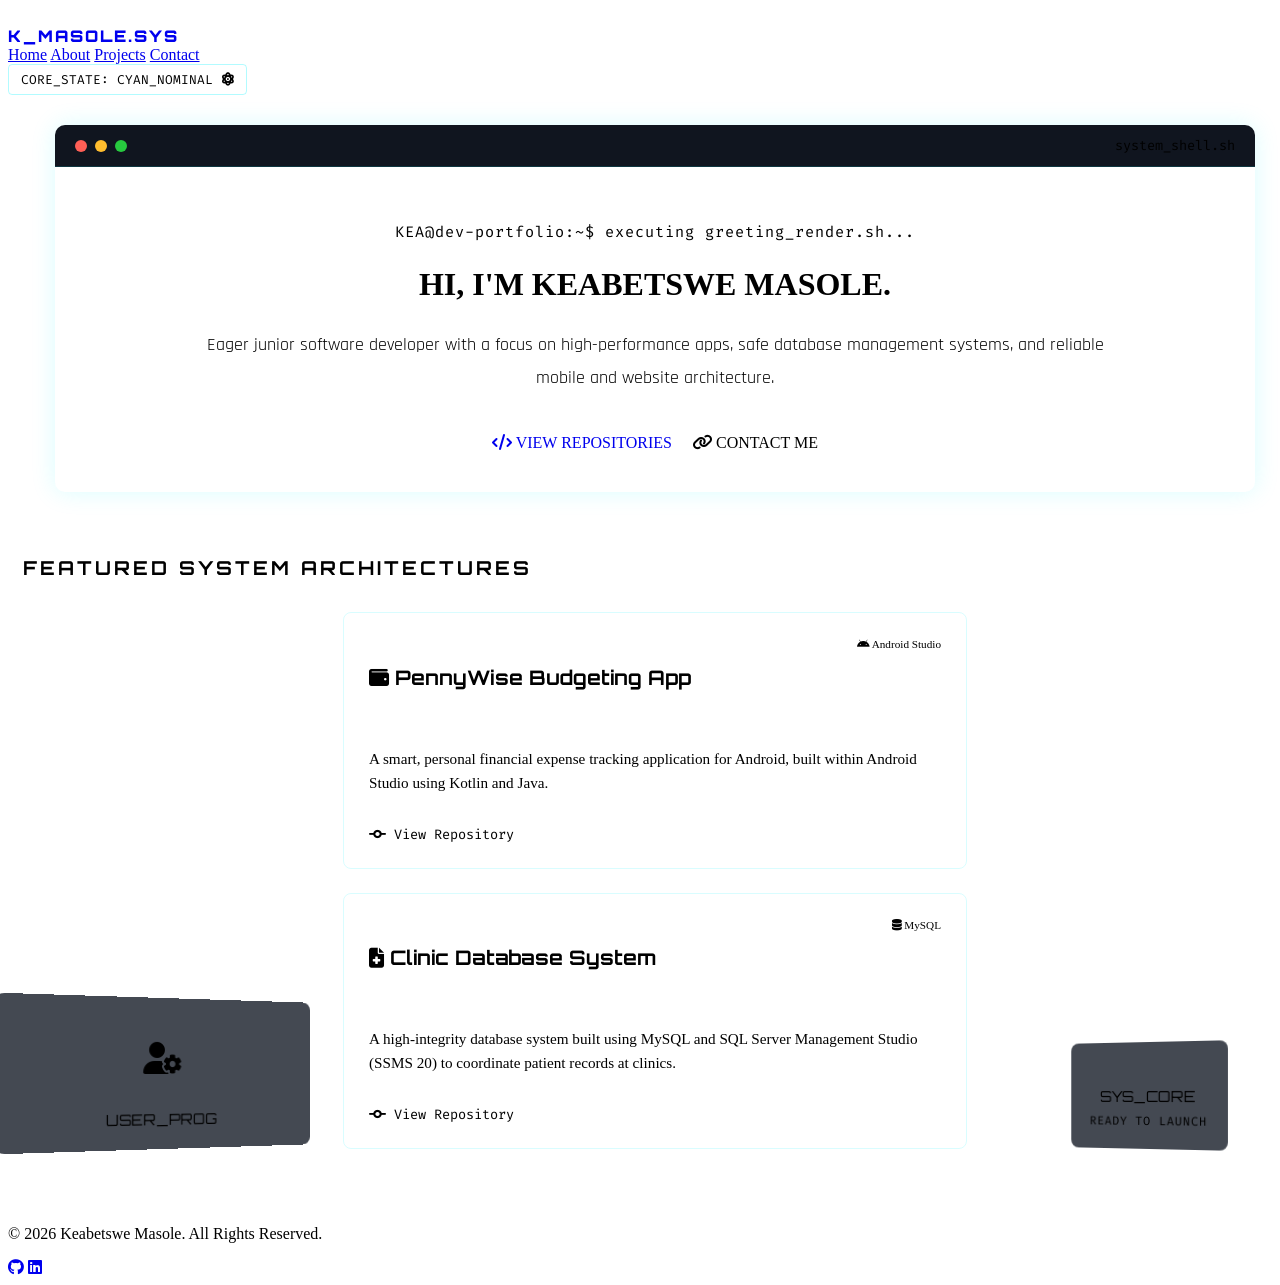
==== index.html @ 720d8847 "Scripts Uploaded" ====
<!DOCTYPE html>
<html lang="en">
<head>
    <meta charset="UTF-8">
    <meta name="viewport" content="width=device-width, initial-scale=1.0">
    <title>Keabetswe Masole | Portfolio</title>
    <link rel="preconnect" href="https://fonts.googleapis.com">
    <link rel="preconnect" href="https://fonts.gstatic.com" crossorigin>
    <link href="https://fonts.googleapis.com/css2?family=Fira+Code:wght@400;500;700&family=Orbitron:wght@700;800;900&family=Rajdhani:wght@500;600;700&display=swap" rel="stylesheet">
    <link rel="stylesheet" href="https://cdnjs.cloudflare.com/ajax/libs/font-awesome/6.4.0/css/all.min.css">
    <link rel="stylesheet" href="css/style.css">
</head>
<body>
<div id="cyber-preloader" aria-hidden="true">
    <div class="loading-text">Initializing Systems...</div>
</div>

<header class="main-header">
    <div class="container">
        <nav class="navbar">
            <div style="grid-column: 1;">
                <a href="index.html" style="text-decoration: none;">
                    <span style="font-family: 'Orbitron', sans-serif; font-weight: 900; color: var(--text-primary); letter-spacing: 2px;">K_MASOLE.SYS</span>
                </a>
            </div>

            <div class="nav-links">
                <a href="index.html" class="nav-link-item active">Home</a>
                <a href="about.html" class="nav-link-item">About</a>
                <a href="projects.html" class="nav-link-item">Projects</a>
                <a href="contact.html" class="nav-link-item">Contact</a>
            </div>

            <div class="micro-status-dashboard">
                <button class="system-palette-trigger" id="voltageTrigger" style="background: none; border: 1px solid rgba(0,240,255,0.3); padding: 6px 12px; cursor: pointer; display: flex; align-items: center; gap: 8px; border-radius: 4px;">
                    <span id="coreStatusLabel" class="status-cyan" style="color: var(--neon-cyan); font-family: 'Fira Code', monospace; font-size: 0.8rem;">CORE_STATE: CYAN_NOMINAL</span>
                    <div class="rotating-reactor">
                        <i class="fa-solid fa-atom"></i>
                        <div class="reactor-halo"></div>
                    </div>
                </button>
            </div>
        </nav>
    </div>
</header>

<main class="content-wrapper">
    <div class="container">
        <div style="margin-top: 30px; flex: 1; width: 100%; max-width: 1400px; padding: 0 15px;">
            <div class="hero-grid" style="display: flex; width: 100%; margin-bottom: 3rem; justify-content: center;">
                <div class="terminal-card" style="width: 100%; max-width: 1200px; background: var(--bg-card); border: var(--border-glow-cyan); border-radius: 10px; overflow: hidden; box-shadow: 0 0 25px rgba(0, 240, 255, 0.15);">
                    <div class="terminal-header" style="background: rgba(4, 9, 20, 0.95); border-bottom: 1px solid rgba(0, 240, 255, 0.15); padding: 12px 20px; display: flex; justify-content: space-between; align-items: center;">
                        <div class="terminal-buttons" style="display: flex; gap: 8px;">
                            <span class="term-btn red" style="width: 12px; height: 12px; border-radius: 50%; background-color: #ff5f56; display: inline-block;"></span>
                            <span class="term-btn yellow" style="width: 12px; height: 12px; border-radius: 50%; background-color: #ffbd2e; display: inline-block;"></span>
                            <span class="term-btn green" style="width: 12px; height: 12px; border-radius: 50%; background-color: #27c93f; display: inline-block;"></span>
                        </div>
                        <div class="terminal-title" style="font-family: 'Fira Code', monospace; font-size: 0.85rem; color: var(--text-muted);">system_shell.sh</div>
                    </div>

                    <div class="terminal-body" style="padding: 40px; text-align: center;">
                        <p style="font-family: 'Fira Code', monospace; color: var(--text-muted); font-size: 0.95rem; margin-bottom: 1.5rem; letter-spacing: 1px;">KEA@dev-portfolio:~$ executing greeting_render.sh...</p>
                        <h1 id="typewriter-effect" class="neon-title" style="margin-bottom: 25px;">HI, I'M KEABETSWE MASOLE.</h1>
                        <p style="font-size: 1.15rem; color: var(--text-muted); line-height: 1.8; max-width: 900px; margin: 0 auto 2.5rem; font-family: 'Rajdhani', sans-serif;">
                            Eager junior software developer with a focus on high-performance apps, safe database management systems, and reliable mobile and website architecture.
                        </p>

                        <div style="display: flex; gap: 20px; justify-content: center;">
                            <a href="projects.html" class="mini-repo-btn" style="text-decoration: none;"><i class="fa-solid fa-code"></i> VIEW REPOSITORIES</a>
                            <a href="contact.html" class="mini-repo-btn" style="text-decoration: none; border-color: var(--neon-magenta); color: var(--neon-magenta);"><i class="fa-solid fa-link"></i> CONTACT ME</a>
                        </div>
                    </div>
                </div>
            </div>

            <div style="margin-top: 4rem; padding-bottom: 60px;">
                <h3 style="font-family: 'Orbitron', sans-serif; color: var(--neon-cyan); letter-spacing: 3px; font-size: 1.2rem; text-transform: uppercase; margin-bottom: 2rem;">FEATURED SYSTEM ARCHITECTURES</h3>

                <div class="bottom-showcase-layout" style="display: grid; grid-template-columns: 280px 1fr 280px; gap: 40px; align-items: stretch;">
                    <div class="hologram-podium-container left-podium" style="display: flex; flex-direction: column; align-items: center; justify-content: flex-end;">
                        <div class="hover-scan-wrapper" style="position: relative; width: 100%; display: flex; flex-direction: column; align-items: center;">
                            <style>
                                .hover-scan-wrapper:hover .hologram-image-popup {
                                    opacity: 1 !important;
                                    visibility: visible !important;
                                }
                            </style>

                            <div class="hologram-image-popup" style="position: absolute; bottom: 120px; left: 50%; transform: translateX(-50%); width: 240px; height: 280px; background: rgba(4, 9, 20, 0.98); border: 2px solid var(--neon-cyan); border-radius: 8px; opacity: 0; visibility: hidden; transition: opacity 0.3s ease; z-index: 100; pointer-events: none; padding: 10px; box-shadow: 0 0 20px rgba(0, 240, 255, 0.4);">
                                <img src="assets/Me.jpeg" alt="Profile" style="width: 100%; height: 210px; object-fit: cover; border-radius: 4px;">
                                <div style="color: var(--neon-cyan); font-family: 'Fira Code', monospace; font-size: 0.7rem; text-align: center; margin-top: 10px;">[IDENTITY_CONFIRMED]</div>
                            </div>

                            <div class="podium-project-screen" style="transform: perspective(500px) rotateY(12deg); background: rgba(6, 12, 24, 0.75); border: 1px solid var(--neon-cyan); padding: 20px; border-radius: 8px; width: 100%; cursor: pointer;">
                                <div class="podium-screen-inner" style="text-align: center;">
                                    <div class="scanner-node" style="width: 80px; height: 80px; border-radius: 50%; border: 2px solid var(--neon-cyan); display: flex; align-items: center; justify-content: center; margin: 0 auto 12px;">
                                        <i class="fa-solid fa-user-gear" style="font-size: 2rem; color: var(--neon-cyan);"></i>
                                    </div>
                                    <span class="podium-label" style="font-family: 'Orbitron'; font-size: 0.95rem;">USER_PROG</span>
                                </div>
                            </div>
                        </div>

                        <div class="hologram-beam"></div>
                        <div class="podium-base">
                            <div class="podium-ring ring-1"></div>
                            <div class="podium-ring ring-2"></div>
                        </div>
                    </div>

                    <div style="display: flex; flex-direction: column; gap: 24px;">
                        <div class="mini-project-box" style="display: flex; flex-direction: column; gap: 15px; padding: 25px; background: var(--bg-card); border: 1px solid rgba(0,240,255,0.15); border-radius: 8px;">
                            <div style="display: flex; justify-content: space-between; align-items: flex-start;">
                                <h4 style="font-family: 'Orbitron', sans-serif; font-size: 1.25rem; color: var(--text-primary);"><i class="fa-solid fa-wallet"></i> PennyWise Budgeting App</h4>
                                <span class="mini-tag" style="font-size: 0.7rem;"><i class="fa-brands fa-android"></i> Android Studio</span>
                            </div>
                            <p style="color: var(--text-muted); font-size: 0.95rem; line-height: 1.6;">
                                A smart, personal financial expense tracking application for Android, built within Android Studio using Kotlin and Java.
                            </p>
                            <a href="https://github.com/FadingPandaa/PennyWise-Budgeting-App" target="_blank" style="color: var(--neon-cyan); font-family: 'Fira Code', monospace; font-size: 0.85rem; text-decoration: none;"><i class="fa-solid fa-code-commit"></i> View Repository</a>
                        </div>

                        <div class="mini-project-box" style="display: flex; flex-direction: column; gap: 15px; padding: 25px; background: var(--bg-card); border: 1px solid rgba(0,240,255,0.15); border-radius: 8px;">
                            <div style="display: flex; justify-content: space-between; align-items: flex-start;">
                                <h4 style="font-family: 'Orbitron', sans-serif; font-size: 1.25rem; color: var(--text-primary);"><i class="fa-solid fa-file-medical"></i> Clinic Database System</h4>
                                <span class="mini-tag" style="font-size: 0.7rem;"><i class="fa-solid fa-database"></i> MySQL</span>
                            </div>
                            <p style="color: var(--text-muted); font-size: 0.95rem; line-height: 1.6;">
                                A high-integrity database system built using MySQL and SQL Server Management Studio (SSMS 20) to coordinate patient records at clinics.
                            </p>
                            <a href="https://github.com/FadingPandaa/Clinic-Database-System-CDS-" target="_blank" style="color: var(--neon-cyan); font-family: 'Fira Code', monospace; font-size: 0.85rem; text-decoration: none;"><i class="fa-solid fa-code-commit"></i> View Repository</a>
                        </div>
                    </div>

                    <div class="hologram-podium-container right-podium" style="display: flex; flex-direction: column; align-items: center; justify-content: flex-end;">
                        <div class="podium-project-screen" style="transform: perspective(500px) rotateY(-12deg); background: rgba(6, 12, 24, 0.75); border: 1px solid var(--neon-magenta); padding: 20px; border-radius: 8px;">
                            <div class="podium-screen-inner" style="text-align: center;">
                                <div style="display: flex; flex-direction: column; gap: 4px; align-items: center; margin-bottom: 15px;">
                                    <span style="height: 3px; width: 30px; background: var(--neon-magenta); display: block;"></span>
                                    <span style="height: 3px; width: 30px; background: var(--neon-magenta); display: block;"></span>
                                </div>
                                <span class="podium-label" style="font-family: 'Orbitron', sans-serif; font-size: 0.95rem; display: block; margin-bottom: 5px; color: var(--text-primary);">SYS_CORE</span>
                                <span style="font-family: 'Fira Code', monospace; font-size: 0.75rem; color: var(--neon-magenta); letter-spacing: 1px;">READY TO LAUNCH</span>
                            </div>
                        </div>

                        <div class="hologram-beam"></div>
                        <div class="podium-base">
                            <div class="podium-ring ring-1"></div>
                            <div class="podium-ring ring-2"></div>
                        </div>
                    </div>
                </div>
            </div>
        </div>
    </div>
</main>

<footer class="main-footer">
    <div class="container footer-content">
        <p class="copyright-text">&copy; <span id="year"></span> Keabetswe Masole. All Rights Reserved.</p>
        <div class="social-links">
            <a href="https://github.com/FadingPandaa" target="_blank" rel="noopener noreferrer"><i class="fa-brands fa-github"></i></a>
            <a href="https://linkedin.com/in/keabetswe-masole" target="_blank" rel="noopener noreferrer"><i class="fa-brands fa-linkedin"></i></a>
        </div>
    </div>
</footer>

<script>
    window.addEventListener('load', function() {
        const preloader = document.getElementById('cyber-preloader');
        setTimeout(function() {
            if (preloader) {
                preloader.style.opacity = '0';
                preloader.style.visibility = 'hidden';
            }
            document.body.classList.add('page-visible');
        }, 800);
    }, { once: true });

    const yearNode = document.getElementById('year');
    if (yearNode) {
        yearNode.textContent = new Date().getFullYear();
    }
</script>
<script src="js/main.js"></script>
</body>
</html>
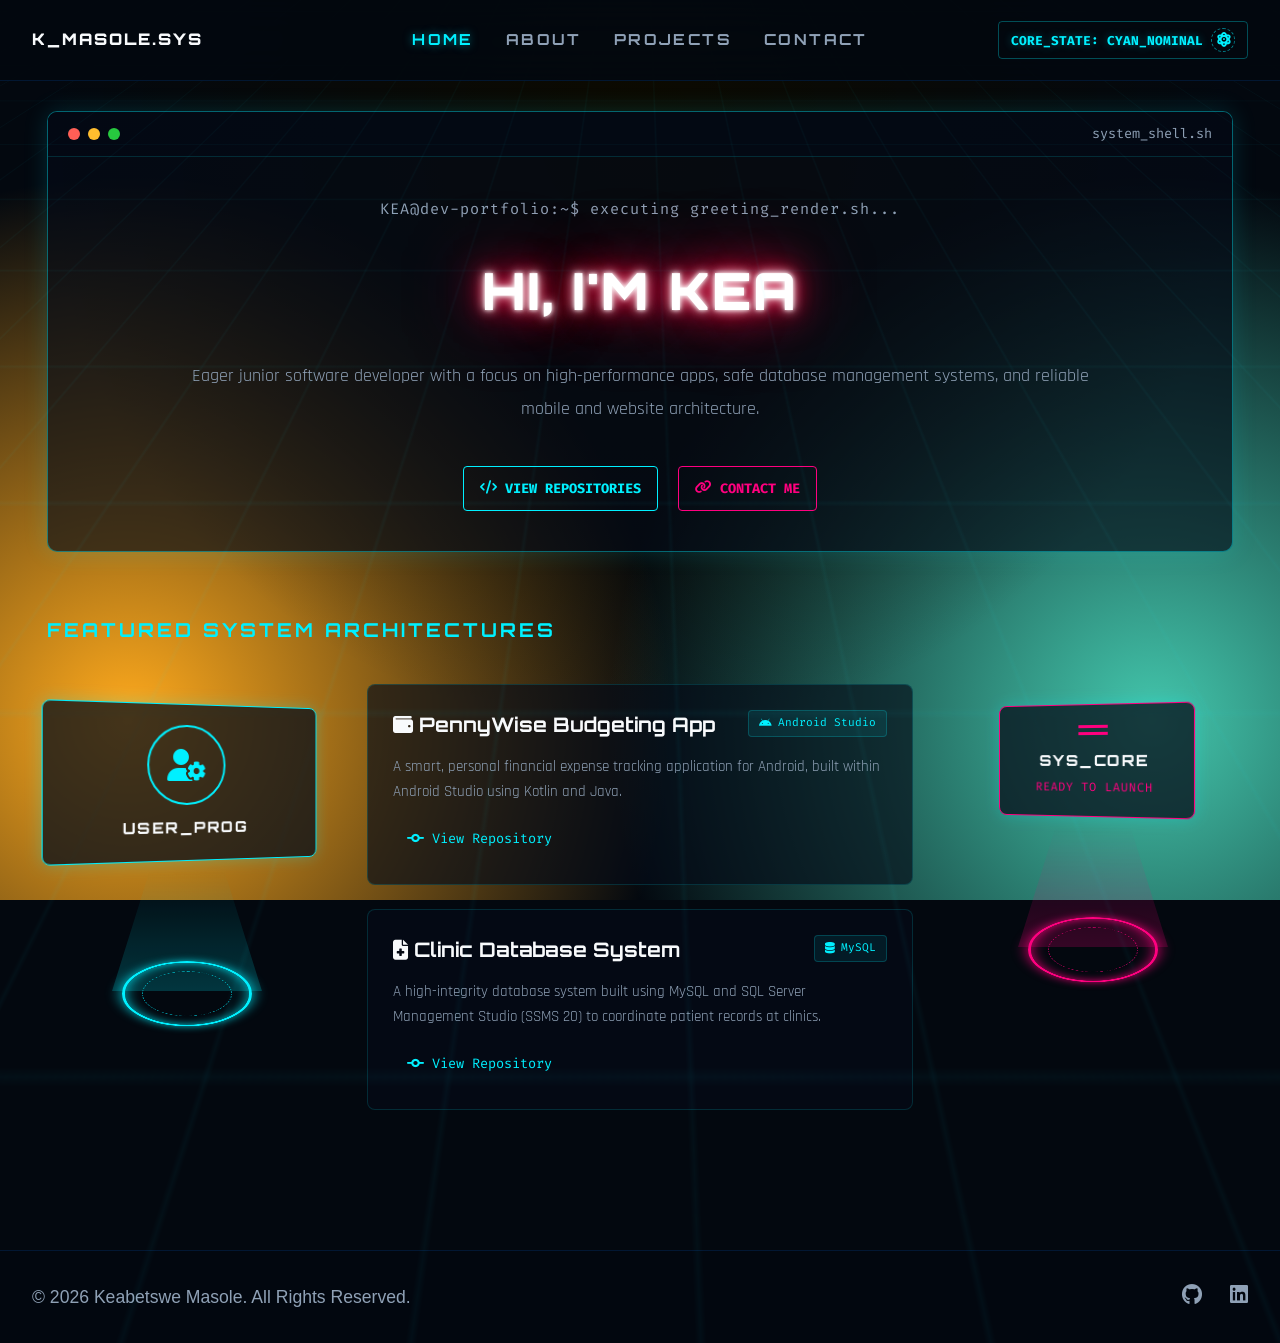
==== commit 7de087fe: "Refactor bottom showcase layout styles Removed inline grid styles from the bottom showcase layout." ====
--- a/index.html
+++ b/index.html
@@ -76,7 +76,7 @@
             <div style="margin-top: 4rem; padding-bottom: 60px;">
                 <h3 style="font-family: 'Orbitron', sans-serif; color: var(--neon-cyan); letter-spacing: 3px; font-size: 1.2rem; text-transform: uppercase; margin-bottom: 2rem;">FEATURED SYSTEM ARCHITECTURES</h3>
 
-                <div class="bottom-showcase-layout" style="display: grid; grid-template-columns: 280px 1fr 280px; gap: 40px; align-items: stretch;">
+                <div class="bottom-showcase-layout">
                     <div class="hologram-podium-container left-podium" style="display: flex; flex-direction: column; align-items: center; justify-content: flex-end;">
                         <div class="hover-scan-wrapper" style="position: relative; width: 100%; display: flex; flex-direction: column; align-items: center;">
                             <style>
@@ -185,4 +185,4 @@
 </script>
 <script src="js/main.js"></script>
 </body>
-</html>+</html>
--- a/css/style.css
+++ b/css/style.css
@@ -0,0 +1,1317 @@
+/* ==========================================================================
+   1. COLOR INTERFACES & GLOBAL PAGE BASE
+   ========================================================================== */
+:root {
+    --bg-dark: #03080f;         
+    --bg-card: rgba(6, 12, 24, 0.65); 
+    --text-primary: #f8fafc;    
+    --text-muted: #8fa1b6;      
+    --neon-cyan: #00f0ff;       
+    --neon-magenta: #ff007f;    
+    --neon-blue: #0072ff;
+    --border-glow-cyan: 1.5px solid rgba(0, 240, 255, 0.4);
+    --border-glow-magenta: 1.5px solid rgba(255, 0, 127, 0.4);
+    --transition-speed: 0.3s;
+}
+
+* {
+    box-sizing: border-box;
+    margin: 0;
+    padding: 0;
+}
+
+/* Background gradient color */
+body {
+    background-color: var(--bg-dark);
+    background-image: 
+        radial-gradient(circle at 50% 15%, #0c0a00 0%, transparent 60%),
+        radial-gradient(circle at 10% 80%,#ffaa1d 0%, transparent 40%),
+        radial-gradient(circle at 90% 80%, #43c6ac 0%, transparent 40%);
+    background-attachment: fixed;
+    color: var(--text-primary);
+    font-family: 'Rajdhani', -apple-system, BlinkMacSystemFont, sans-serif;
+    line-height: 1.5;
+    display: flex;
+    flex-direction: column;
+    min-height: 100vh;
+    overflow-x: hidden;
+    position: relative;
+    opacity: 0;
+    transition: opacity var(--transition-speed) ease-in-out;
+}
+
+/* Grid Background Layer */
+body::before {
+    content: "";
+    position: fixed;
+    top: 0; left: 0; width: 100%; height: 100%;
+    background-image: 
+        linear-gradient(rgba(0, 240, 255, 0.03) 1px, transparent 1px),
+        linear-gradient(90deg, rgba(0, 240, 255, 0.03) 1px, transparent 1px);
+    background-size: 50px 50px;
+    transform: perspective(600px) rotateX(65deg) translateY(-25%);
+    transform-origin: top;
+    z-index: -2;
+    animation: gridScroll 35s linear infinite;
+}
+
+@keyframes gridScroll {
+    0% { background-position: 0 0; }
+    100% { background-position: 0 1000px; }
+}
+
+body.page-visible {
+    opacity: 1;
+}
+
+/* Cyber Preloader Overlay */
+#cyber-preloader {
+    position: fixed;
+    inset: 0;
+    display: flex;
+    align-items: center;
+    justify-content: center;
+    background: var(--bg-dark);
+    z-index: 9999;
+    transition: opacity 0.5s cubic-bezier(0.4, 0, 0.2, 1), visibility 0.5s ease;
+}
+
+#cyber-preloader .loading-text {
+    font-family: 'Rajdhani', sans-serif;
+    letter-spacing: 0.25rem;
+    text-transform: uppercase;
+    color: var(--neon-cyan);
+    text-shadow: 0 0 10px rgba(0, 240, 255, 0.35);
+}
+
+body.page-visible #cyber-preloader {
+    opacity: 0;
+    visibility: hidden;
+    pointer-events: none;
+}
+
+.container {
+    width: 95%;
+    max-width: 1400px; 
+    margin: 0 auto;
+}
+
+.lead {
+    font-size: 1.25rem;
+    color: var(--text-muted);
+}
+
+/* ==========================================================================
+   2. NAVBAR SYSTEM & STATUS DASHBOARD
+   ========================================================================== */
+.main-header {
+    background: rgba(3, 8, 15, 0.9);
+    backdrop-filter: blur(20px);
+    -webkit-backdrop-filter: blur(20px);
+    border-bottom: 1.5px solid rgba(0, 114, 255, 0.15);
+    position: sticky;
+    top: 0;
+    z-index: 1000;
+}
+
+.navbar {
+    display: grid;
+    grid-template-columns: 1fr auto 1fr;
+    align-items: center;
+    height: 80px;
+}
+
+.nav-links {
+    grid-column: 2;
+    display: flex;
+    gap: 32px;
+}
+
+.nav-link-item {
+    font-family: 'Orbitron', sans-serif;
+    font-size: 0.95rem;
+    font-weight: 700;
+    color: var(--text-muted);
+    text-decoration: none;
+    text-transform: uppercase;
+    letter-spacing: 0.15rem;
+    position: relative;
+    padding: 8px 0;
+    transition: color 0.3s ease;
+}
+
+.nav-link-item:hover, .nav-link-item.active {
+    color: var(--neon-cyan);
+    text-shadow: 0 0 8px rgba(0, 240, 255, 0.5);
+}
+
+.micro-status-dashboard {
+    grid-column: 3;
+    justify-self: end;
+    display: flex;
+    align-items: center;
+    gap: 12px;
+}
+
+/* ==========================================================================
+   3. HERO AREA & CLASSIC NEON ELECTRICAL HEADER
+   ========================================================================== */
+.hero-section {
+    text-align: center;
+    padding: 60px 0 40px;
+}
+
+/* Contact page hero adjustments */
+.contact-hero {
+    text-align: center;
+    padding: 48px 0 24px;
+}
+.contact-hero .neon-title {
+    margin: 0 auto 8px;
+    display: block;
+}
+.contact-hero .status-transmission-label {
+    margin-top: 8px;
+}
+
+.status-transmission-label {
+    font-family: 'Fira Code', monospace;
+    font-size: 0.9rem;
+    color: var(--neon-cyan);
+    letter-spacing: 4px;
+    margin-top: 10px;
+    text-shadow: 0 0 8px rgba(0, 240, 255, 0.4);
+}
+
+/* Neon Glow & Flicker Animation */
+.neon-title {
+    font-family: 'Orbitron', sans-serif;
+    font-size: 3.2rem;
+    font-weight: 900;
+    color: #ffffff;
+    text-transform: uppercase;
+    letter-spacing: 2px;
+    text-shadow: 
+        0 0 4px #fff,
+        0 0 11px #fff,
+        0 0 19px #ff003c,
+        0 0 40px #ff003c,
+        0 0 80px #ff003c;
+    animation: neon-electrical-flicker 3.5s infinite alternate;
+}
+
+@keyframes neon-electrical-flicker {
+    0%, 19%, 21%, 23%, 25%, 54%, 56%, 100% {
+        text-shadow: 
+            0 0 4px #fff,
+            0 0 11px #fff,
+            0 0 19px #ff003c,
+            0 0 40px #ff003c,
+            0 0 75px #ff003c;
+        opacity: 1;
+    }
+    20%, 24%, 55% {        
+        text-shadow: none;
+        opacity: 0.4;
+    }
+}
+
+/* ==========================================================================
+   4. HOME PAGE TERMINAL LAYOUT & TYPEWRITER STYLES
+   ========================================================================== */
+.hero-grid {
+    display: flex;
+    justify-content: center;
+    margin-bottom: 2rem;
+    width: 100%;
+}
+
+.terminal-card {
+    background: var(--bg-card);
+    border: 1.5px solid rgba(0, 240, 255, 0.25);
+    box-shadow: 0 0 20px rgba(0, 240, 255, 0.1);
+    border-radius: 10px;
+    width: 100%;
+    max-width: 800px;
+    overflow: hidden;
+}
+
+.terminal-header {
+    background: rgba(6, 12, 24, 0.9);
+    border-bottom: 1px solid rgba(0, 240, 255, 0.15);
+    padding: 12px 18px;
+    display: flex;
+    justify-content: space-between;
+    align-items: center;
+}
+
+.terminal-buttons {
+    display: flex;
+    gap: 8px;
+}
+
+.term-btn {
+    width: 12px;
+    height: 12px;
+    border-radius: 50%;
+}
+
+.term-btn.red { background-color: #ff5f56; }
+.term-btn.yellow { background-color: #ffbd2e; }
+.term-btn.green { background-color: #27c93f; }
+
+.terminal-title {
+    font-family: 'Fira Code', monospace;
+    font-size: 0.85rem;
+    color: var(--text-muted);
+}
+
+.terminal-body {
+    padding: 30px;
+    font-family: 'Fira Code', monospace;
+    font-size: 1.1rem;
+    line-height: 1.7;
+    color: var(--text-primary);
+}
+
+.terminal-cursor {
+    display: inline-block;
+    color: var(--neon-cyan);
+    font-weight: bold;
+    animation: cursor-blink 1s step-end infinite;
+}
+
+.terminal-cursor.idle {
+    animation: cursor-blink-slow 1.5s step-end infinite;
+}
+
+@keyframes cursor-blink {
+    from, to { opacity: 1; }
+    50% { opacity: 0; }
+}
+
+@keyframes cursor-blink-slow {
+    from, to { opacity: 1; }
+    50% { opacity: 0; }
+}
+
+/* ==========================================================================
+   5. PROJECTS PAGE GALLERY LAYOUT
+   ========================================================================== */
+.summary-card {
+    background: var(--bg-card);
+    border: var(--border-glow-cyan);
+    box-shadow: 0 0 20px rgba(0, 240, 255, 0.15);
+    border-radius: 12px;
+    padding: 30px;
+}
+
+.nested-project-row {
+    display: grid;
+    grid-template-columns: 1fr 1fr;
+    gap: 1.5rem;
+}
+
+.mini-project-box {
+    background: rgba(3, 8, 15, 0.6);
+    border: 1px solid rgba(0, 240, 255, 0.15);
+    border-radius: 8px;
+    padding: 24px;
+    display: flex;
+    flex-direction: column;
+    justify-content: space-between;
+    gap: 20px;
+    transition: all 0.3s ease;
+}
+
+.mini-project-box:hover {
+    border-color: var(--neon-cyan);
+    box-shadow: 0 0 15px rgba(0, 240, 255, 0.2);
+    transform: translateY(-3px);
+}
+
+.mini-project-box h3 {
+    font-family: 'Orbitron', sans-serif;
+    font-size: 1.25rem;
+    color: var(--text-primary);
+    margin-bottom: 10px;
+}
+
+.mini-project-box p {
+    color: var(--text-muted);
+    font-size: 0.95rem;
+    line-height: 1.6;
+}
+
+/* Project Thumbnail Hover Effect */
+.project-thumb {
+    width: 100%;
+    height: 0;
+    object-fit: cover;
+    border-radius: 8px;
+    border: 1px solid rgba(0, 240, 255, 0.2);
+    margin-bottom: 0;
+    box-shadow: 0 0 12px rgba(0, 240, 255, 0.1);
+    opacity: 0;
+    overflow: hidden;
+    transition: height 0.3s ease, opacity 0.3s ease, margin-bottom 0.3s ease;
+    pointer-events: none;
+}
+
+.mini-project-box:hover .project-thumb {
+    height: 160px;
+    opacity: 1;
+    margin-bottom: 14px;
+}
+
+.mini-tags {
+    display: flex;
+    flex-wrap: wrap;
+    gap: 8px;
+    margin-top: 15px;
+}
+
+.mini-tag {
+    background: rgba(0, 240, 255, 0.08);
+    border: 1px solid rgba(0, 240, 255, 0.2);
+    color: var(--neon-cyan);
+    font-family: 'Fira Code', monospace;
+    font-size: 0.75rem;
+    padding: 4px 10px;
+    border-radius: 4px;
+    display: inline-flex;
+    align-items: center;
+    gap: 6px;
+}
+
+.mini-repo-btn {
+    align-self: flex-start;
+    background: transparent;
+    border: 1px solid var(--neon-cyan);
+    color: var(--neon-cyan);
+    text-decoration: none;
+    font-family: 'Orbitron', sans-serif;
+    font-size: 0.85rem;
+    font-weight: 700;
+    padding: 10px 18px;
+    border-radius: 6px;
+    transition: all 0.3s ease;
+    display: inline-flex;
+    align-items: center;
+    gap: 8px;
+}
+
+/* ==========================================================================
+   6. THREE-PODIUM ARCHITECTURE GRID & HOLOGRAM BASE (ABOUT & CONTACT)
+   ========================================================================== */
+.bottom-showcase-layout {
+    display: grid;
+    grid-template-columns: 280px 1fr 280px;
+    gap: 40px;
+    align-items: start;
+    margin-top: 40px;
+    padding-bottom: 80px;
+}
+
+/* Hologram Podium Structures */
+.hologram-podium-container {
+    display: flex;
+    flex-direction: column;
+    align-items: center;
+    position: relative;
+    padding-top: 20px;
+}
+
+.podium-project-screen {
+    background: rgba(6, 12, 24, 0.7);
+    border: 1px solid var(--neon-cyan);
+    box-shadow: 0 0 15px rgba(0, 240, 255, 0.25);
+    border-radius: 8px;
+    width: 200px;
+    padding: 16px;
+    transform: perspective(500px) rotateY(12deg);
+    transition: transform 0.4s ease, box-shadow 0.4s ease;
+}
+
+.right-podium .podium-project-screen {
+    transform: perspective(500px) rotateY(-12deg);
+}
+
+.podium-project-screen:hover {
+    transform: perspective(500px) rotateY(0deg) scale(1.05);
+    box-shadow: 0 0 25px rgba(0, 240, 255, 0.45);
+}
+
+.podium-screen-inner {
+    display: flex;
+    flex-direction: column;
+    align-items: center;
+    text-align: center;
+}
+
+.podium-icon {
+    width: 48px;
+    height: 48px;
+    margin-bottom: 12px;
+}
+
+.podium-label {
+    font-family: 'Orbitron', sans-serif;
+    font-weight: 800;
+    font-size: 0.9rem;
+    letter-spacing: 1.5px;
+    color: var(--text-primary);
+}
+
+.podium-stats-bar {
+    display: flex;
+    justify-content: space-between;
+    width: 100%;
+    margin-top: 12px;
+    border-top: 1px dashed rgba(0, 240, 255, 0.3);
+    padding-top: 8px;
+    font-family: 'Fira Code', monospace;
+    font-size: 0.7rem;
+    color: var(--neon-cyan);
+}
+
+/* Hologram Beam projection */
+.hologram-beam {
+    width: 150px;
+    height: 120px;
+    background: linear-gradient(to top, rgba(0, 240, 255, 0.2) 0%, rgba(0, 240, 255, 0) 100%);
+    clip-path: polygon(25% 0%, 75% 0%, 100% 100%, 0% 100%);
+    margin-top: 10px;
+    position: relative;
+    z-index: 1;
+}
+
+.right-podium .hologram-beam {
+    background: linear-gradient(to top, rgba(255, 0, 127, 0.2) 0%, rgba(255, 0, 127, 0) 100%);
+}
+
+.podium-base {
+    width: 150px;
+    height: 35px;
+    position: relative;
+    transform-style: preserve-3d;
+    transform: rotateX(60deg);
+    margin-top: -15px;
+}
+
+.podium-ring {
+    position: absolute;
+    top: 50%; left: 50%;
+    transform: translate(-50%, -50%);
+    border-radius: 50%;
+}
+
+.ring-1 {
+    width: 130px; height: 130px;
+    border: 3px solid var(--neon-cyan);
+    box-shadow: 0 0 15px rgba(0, 240, 255, 0.8), inset 0 0 15px rgba(0, 240, 255, 0.8);
+}
+
+.right-podium .ring-1 {
+    border-color: var(--neon-magenta);
+    box-shadow: 0 0 15px rgba(255, 0, 127, 0.8), inset 0 0 15px rgba(255, 0, 127, 0.8);
+}
+
+.ring-2 {
+    width: 90px; height: 90px;
+    border: 1px dashed var(--neon-cyan);
+    opacity: 0.6;
+}
+
+.right-podium .ring-2 {
+    border-color: var(--neon-magenta);
+}
+
+/* ==========================================================================
+   7. DOSSIER (ABOUT) & SECURE TRANSMISSION PORTAL (CONTACT)
+   ========================================================================== */
+.profile-dossier-wrapper, .transmission-portal-wrapper {
+    background: var(--bg-card);
+    border: var(--border-glow-cyan);
+    box-shadow: 0 0 25px rgba(0, 240, 255, 0.15);
+    border-radius: 12px;
+    padding: 40px;
+    position: relative;
+}
+
+.portal-header-title {
+    font-family: 'Orbitron', sans-serif;
+    font-size: 1.7rem;
+    font-weight: 800;
+    color: var(--text-primary);
+    letter-spacing: 2px;
+    margin-bottom: 30px;
+    border-bottom: 1.5px solid rgba(0, 240, 255, 0.2);
+    padding-bottom: 12px;
+}
+
+/* About Dossier Layouts */
+.dossier-content {
+    display: flex;
+    flex-direction: column;
+    gap: 30px;
+}
+
+.subsection-title {
+    font-family: 'Orbitron', sans-serif;
+    font-size: 1.15rem;
+    font-weight: 700;
+    color: var(--neon-cyan);
+    letter-spacing: 1px;
+    margin-bottom: 12px;
+    display: flex;
+    align-items: center;
+    gap: 10px;
+}
+
+.about-card-text {
+    font-size: 1.1rem;
+    color: var(--text-muted);
+    line-height: 1.7;
+}
+
+.dossier-grid {
+    display: grid;
+    grid-template-columns: 1fr 1fr;
+    gap: 25px;
+}
+
+.dossier-box {
+    background: rgba(3, 8, 15, 0.5);
+    border: 1px solid rgba(0, 114, 255, 0.15);
+    border-radius: 8px;
+    padding: 20px;
+}
+
+.dossier-tags {
+    display: flex;
+    flex-wrap: wrap;
+    gap: 10px;
+}
+
+.skill-pill {
+    background: rgba(0, 240, 255, 0.08);
+    border: 1px solid rgba(0, 240, 255, 0.2);
+    color: var(--text-primary);
+    padding: 6px 14px;
+    border-radius: 20px;
+    font-family: 'Fira Code', monospace;
+    font-size: 0.85rem;
+    display: flex;
+    align-items: center;
+    gap: 8px;
+    transition: all 0.3s ease;
+}
+
+.skill-pill:hover {
+    background: rgba(0, 240, 255, 0.15);
+    border-color: var(--neon-cyan);
+    box-shadow: 0 0 10px rgba(0, 240, 255, 0.25);
+    transform: translateY(-2px);
+}
+
+/* Secure Contact Portal Form Elements */
+.secure-transmission-portal {
+    display: flex;
+    flex-direction: column;
+    gap: 24px;
+}
+
+.portal-form-row {
+    display: grid;
+    grid-template-columns: 1fr 1fr;
+    gap: 24px;
+}
+
+.portal-group {
+    display: flex;
+    flex-direction: column;
+    gap: 8px;
+}
+
+.portal-group label {
+    font-family: 'Orbitron', sans-serif;
+    font-size: 0.8rem;
+    font-weight: 700;
+    color: var(--neon-cyan);
+    letter-spacing: 1.5px;
+}
+
+.portal-group input, .portal-group textarea {
+    background: rgba(3, 8, 15, 0.6);
+    border: 1px solid rgba(0, 240, 255, 0.25);
+    border-radius: 6px;
+    padding: 14px 18px;
+    color: var(--text-primary);
+    font-family: 'Fira Code', monospace;
+    font-size: 0.95rem;
+    transition: all 0.3s ease;
+}
+
+.portal-group input:focus, .portal-group textarea:focus {
+    outline: none;
+    border-color: var(--neon-cyan);
+    box-shadow: 0 0 15px rgba(0, 240, 255, 0.3);
+}
+
+.portal-submit-btn {
+    background: var(--neon-cyan);
+    border: none;
+    border-radius: 6px;
+    color: var(--bg-dark);
+    font-family: 'Orbitron', sans-serif;
+    font-weight: 800;
+    font-size: 1.1rem;
+    letter-spacing: 3px;
+    padding: 16px;
+    cursor: pointer;
+    box-shadow: 0 0 15px rgba(0, 240, 255, 0.3);
+    transition: all 0.3s ease;
+}
+
+.portal-submit-btn:hover {
+    background: #ffffff;
+    box-shadow: 0 0 25px rgba(255, 255, 255, 0.5);
+    transform: translateY(-2px);
+}
+
+/* Diagnostic Terminals */
+.console-status-diagnostics {
+    border-top: 1px dashed rgba(0, 240, 255, 0.2);
+    margin-top: 25px;
+    padding-top: 15px;
+    font-family: 'Fira Code', monospace;
+    font-size: 0.8rem;
+    color: var(--text-muted);
+}
+
+.console-status-diagnostics p {
+    margin-bottom: 4px;
+}
+
+.status-glow {
+    color: var(--neon-cyan);
+    text-shadow: 0 0 8px rgba(0, 240, 255, 0.4);
+    font-weight: 700;
+}
+
+/* ==========================================================================
+   8. SYSTEM RE-ACTOR ENGINE MATRIX OVERRIDES
+   ========================================================================== */
+.system-palette-trigger {
+    background: rgba(6, 12, 24, 0.5);
+    border: 1px solid rgba(0, 240, 255, 0.25);
+    border-radius: 20px;
+    padding: 4px 12px;
+    transition: all 0.3s ease;
+}
+
+.system-palette-trigger:hover {
+    border-color: var(--neon-cyan);
+    box-shadow: 0 0 10px rgba(0, 240, 255, 0.2);
+}
+
+#coreStatusLabel {
+    font-family: 'Fira Code', monospace;
+    font-size: 0.8rem;
+    font-weight: 700;
+}
+
+#coreStatusLabel.status-cyan {
+    color: var(--neon-cyan);
+    text-shadow: 0 0 8px rgba(0, 240, 255, 0.4);
+}
+
+#coreStatusLabel.status-red {
+    color: #ff3b30;
+    text-shadow: 0 0 8px rgba(255, 59, 48, 0.5);
+}
+
+.rotating-reactor {
+    position: relative;
+    width: 24px;
+    height: 24px;
+    color: var(--neon-cyan);
+    font-size: 0.95rem;
+    display: flex;
+    align-items: center;
+    justify-content: center;
+    animation: reactor-spin 12s linear infinite;
+    transition: color 0.3s ease;
+}
+
+.reactor-halo {
+    position: absolute;
+    width: 100%; height: 100%;
+    border-radius: 50%;
+    border: 1px dashed var(--neon-cyan);
+    opacity: 0.5;
+    transition: border-color 0.3s ease;
+}
+
+@keyframes reactor-spin {
+    from { transform: rotate(0deg); }
+    to { transform: rotate(360deg); }
+}
+
+@keyframes reactor-spin-reverse {
+    from { transform: rotate(360deg); }
+    to { transform: rotate(0deg); }
+}
+
+/* RED VOLTAGE THEME CONTEXT SYSTEM OVERRIDES */
+body.red-voltage-core {
+    --neon-cyan: #ff3b30;
+    --neon-magenta: #e0245e;
+    --border-glow-cyan: 1.5px solid rgba(255, 59, 48, 0.4);
+}
+
+body.red-voltage-core .rotating-reactor {
+    color: #ff3b30;
+    animation: reactor-spin-reverse 4s linear infinite;
+}
+
+body.red-voltage-core .reactor-halo {
+    border-color: #ff3b30;
+}
+
+body.red-voltage-core .system-palette-trigger {
+    border-color: rgba(255, 59, 48, 0.35);
+}
+
+body.red-voltage-core .system-palette-trigger:hover {
+    border-color: #ff3b30;
+    box-shadow: 0 0 10px rgba(255, 59, 48, 0.25);
+}
+
+/* ==========================================================================
+   9. MAIN FOOTER SYSTEM
+   ========================================================================== */
+.main-footer {
+    border-top: 1.5px solid rgba(0, 114, 255, 0.15);
+    background: rgba(3, 8, 15, 0.95);
+    padding: 30px 0;
+    margin-top: auto;
+}
+
+.footer-content {
+    display: flex;
+    justify-content: space-between;
+    align-items: center;
+}
+
+.copyright-text {
+    font-family: 'Rajdhani', sans-serif;
+    color: var(--text-muted);
+    font-size: 1.1rem;
+    font-weight: 500;
+}
+
+.social-links a {
+    color: var(--text-muted);
+    font-size: 1.3rem;
+    margin-left: 24px;
+    transition: all 0.3s ease;
+}
+
+.social-links a:hover {
+    color: var(--neon-cyan);
+    text-shadow: 0 0 8px rgba(0, 240, 255, 0.4);
+}
+
+/* ==========================================================================
+   10. RESPONSIVE ARCHITECTURE MEDIA QUERIES
+   ========================================================================== */
+@media (max-width: 1200px) {
+    .bottom-showcase-layout {
+        grid-template-columns: 1fr;
+        gap: 30px;
+    }
+
+    .bottom-showcase-layout > div:nth-child(2) {
+        width: 100%;
+        max-width: 760px;
+        margin: 0 auto;
+    }
+}
+
+@media (max-width: 768px) {
+    .main-header {
+        position: sticky;
+        top: 0;
+    }
+
+    .navbar {
+        display: flex !important;
+        flex-wrap: wrap;
+        justify-content: center;
+        align-items: center;
+        height: auto;
+        padding: 18px 0;
+        gap: 12px 16px;
+    }
+
+    .navbar > div:first-child {
+        width: 100%;
+        text-align: center;
+    }
+
+    .nav-links {
+        order: 3;
+        width: 100%;
+        justify-content: center;
+        flex-wrap: wrap;
+        gap: 10px 18px;
+    }
+
+    .nav-link-item {
+        font-size: 0.72rem;
+        letter-spacing: 0.12rem;
+    }
+
+    .micro-status-dashboard {
+        order: 2;
+        width: 100%;
+        justify-content: center;
+        align-self: center;
+    }
+
+    .system-palette-trigger {
+        width: 100%;
+        max-width: 360px;
+        justify-content: center;
+        padding: 8px 10px !important;
+    }
+
+    #coreStatusLabel {
+        font-size: 0.68rem;
+        white-space: normal;
+    }
+
+    .neon-title {
+        font-size: 2.2rem;
+        line-height: 1.1;
+    }
+    
+    .nested-project-row {
+        grid-template-columns: 1fr;
+    }
+
+    .bottom-showcase-layout {
+        display: grid !important;
+        grid-template-columns: 1fr !important;
+        gap: 18px !important;
+        padding-bottom: 50px;
+    }
+
+    .bottom-showcase-layout > div:nth-child(2) {
+        width: 100% !important;
+        max-width: 100% !important;
+        order: 2;
+    }
+
+    .hologram-podium-container {
+        display: flex !important;
+        width: 100% !important;
+        order: 1;
+        padding-top: 0;
+    }
+
+    .left-podium,
+    .right-podium {
+        justify-content: center;
+    }
+
+    .podium-project-screen {
+        width: min(100%, 290px);
+        transform: none !important;
+    }
+
+    .hologram-beam,
+    .podium-base {
+        display: none;
+    }
+
+    .mini-project-box {
+        padding: 20px;
+    }
+    
+    .dossier-grid, .portal-form-row {
+        grid-template-columns: 1fr;
+    }
+    
+    .profile-dossier-wrapper, .transmission-portal-wrapper {
+        padding: 25px;
+    }
+    
+    .footer-content {
+        flex-direction: column;
+        gap: 15px;
+        text-align: center;
+    }
+    
+    .social-links a {
+        margin: 0 12px;
+    }
+}
+
+@media (max-width: 420px) {
+    .container {
+        width: 92%;
+    }
+
+    .navbar {
+        padding: 14px 0;
+        gap: 10px 12px;
+    }
+
+    .nav-links {
+        gap: 8px 12px;
+    }
+
+    .nav-link-item {
+        font-size: 0.64rem;
+        letter-spacing: 0.08rem;
+    }
+
+    .system-palette-trigger {
+        max-width: 100%;
+    }
+
+    #coreStatusLabel {
+        font-size: 0.6rem;
+        letter-spacing: 0.04rem;
+    }
+}
+
+/* Fix individual project boxes layout */
+.mini-project-box {
+    background: rgba(4, 9, 20, 0.85);
+    border: 1px solid rgba(0, 240, 255, 0.2);
+    border-radius: 6px;
+    padding: 1.5rem;
+    transition: transform 0.3s ease, border-color 0.3s ease, box-shadow 0.3s ease;
+}
+
+.mini-project-box:hover {
+    transform: translateY(-4px);
+    border-color: var(--neon-cyan);
+    box-shadow: 0 0 15px rgba(0, 240, 255, 0.2);
+}
+
+/* Ensure github repo buttons look pristine and span full width */
+.mini-repo-btn {
+    display: inline-flex;
+    align-items: center;
+    justify-content: center;
+    gap: 8px;
+    background: transparent;
+    color: var(--neon-cyan);
+    border: 1px solid var(--neon-cyan);
+    padding: 10px 16px;
+    border-radius: 4px;
+    font-family: 'Fira Code', monospace;
+    font-size: 0.85rem;
+    text-decoration: none;
+    text-transform: uppercase;
+    transition: all 0.3s ease;
+    cursor: pointer;
+    margin-top: auto; /* Pushes the button to the bottom of card */
+}
+
+.mini-repo-btn:hover {
+    background: rgba(0, 240, 255, 0.1);
+    box-shadow: 0 0 10px rgba(0, 240, 255, 0.3);
+    text-shadow: 0 0 5px var(--neon-cyan);
+}
+
+/* Stronger glow for repository buttons and links */
+.mini-repo-btn {
+    transition: transform 0.25s ease, box-shadow 0.25s ease, background 0.25s ease, color 0.25s ease;
+}
+/* Make repo buttons match the submit button hover behavior */
+.mini-repo-btn:hover,
+.mini-repo-btn.force-hover {
+    background: #ffffff !important;
+    color: var(--bg-dark) !important;
+    transform: translateY(-4px);
+    box-shadow: 0 6px 30px rgba(0,0,0,0.35), 0 0 30px var(--neon-cyan);
+    text-shadow: 0 0 10px var(--neon-cyan);
+}
+
+/* Make in-card repository links glow on hover as well */
+.mini-project-box a {
+    transition: color 0.2s ease, text-shadow 0.2s ease, background 0.2s ease, transform 0.2s ease;
+    padding: 10px 14px;
+    border-radius: 6px;
+    display: inline-block;
+    background: transparent;
+}
+/* Make in-card repository links behave like the submit button on hover */
+.mini-project-box a:hover,
+.mini-project-box a.force-hover {
+    background: #ffffff !important;
+    color: var(--bg-dark) !important;
+    transform: translateY(-3px);
+    box-shadow: 0 6px 20px rgba(0,0,0,0.25), 0 0 20px var(--neon-cyan);
+    text-shadow: 0 0 8px var(--neon-cyan);
+}
+
+/* Red mode overrides */
+body.red-voltage-core .mini-project-box:hover {
+    border-color: var(--neon-cyan);
+    box-shadow: 0 0 15px rgba(255, 59, 48, 0.2);
+}
+
+body.red-voltage-core .mini-repo-btn {
+    border-color: var(--neon-cyan);
+    color: var(--neon-cyan);
+}
+
+/* --- Hologram Podium Styles --- */
+.hover-scan-wrapper {
+    position: relative;
+    width: 100%;
+    display: flex;
+    flex-direction: column;
+    align-items: center;
+}
+
+.hologram-image-popup {
+    position: absolute;
+    bottom: 120px;
+    left: 50%;
+    transform: translateX(-50%);
+    width: 240px;
+    height: 280px;
+    background: rgba(4, 9, 20, 0.95);
+    border: 2px solid var(--neon-cyan);
+    border-radius: 8px;
+    opacity: 0;
+    visibility: hidden;
+    transition: opacity 0.3s ease;
+    z-index: 1000;
+    pointer-events: none;
+    padding: 8px;
+    box-shadow: 0 0 20px rgba(0, 240, 255, 0.4), inset 0 0 10px rgba(0, 240, 255, 0.2);
+}
+
+.hover-scan-wrapper:hover .hologram-image-popup {
+    opacity: 1;
+    visibility: visible;
+}
+
+/* CRT Scanline Overlay */
+.crt-overlay {
+    position: absolute; 
+    top: 0; left: 0; width: 100%; height: 100%; 
+    background: linear-gradient(rgba(18, 16, 16, 0) 50%, rgba(0, 240, 255, 0.15) 50%);
+    background-size: 100% 4px;
+    pointer-events: none;
+    z-index: 10;
+    border-radius: 6px;
+}
+
+/* Default hyperlink style */
+a {
+    color: var(--neon-cyan); /* Cyan color */
+    text-decoration: none;   /* Removes the default underline */
+    transition: color 0.3s ease;
+}
+
+/* Hover state (what happens when you mouse over the link) */
+a:hover {
+    color: #ffffff; /* Turns white when hovered */
+    text-shadow: 0 0 8px var(--neon-cyan);
+}
+
+.text-link {
+    color: var(--neon-magenta); /* Magenta for inline links */
+    text-decoration: underline;
+}
+
+.text-link:hover {
+    color: #ffffff;
+}
+
+/* Transmission Portal Styles */
+.transmission-portal-wrapper {
+    display: flex;
+    flex-direction: column;
+    align-items: center;
+    justify-content: center;
+    min-height: 400px; /* Adjust this to match your form's height */
+}
+
+/* Attachment hover effect */
+.file-drop-zone {
+    border: 2px dashed var(--neon-cyan);
+    padding: 18px 22px;
+    text-align: center;
+    cursor: pointer;
+    transition: all 0.3s;
+    background: rgba(0, 240, 255, 0.05);
+    display: flex;
+    align-items: center;
+    gap: 12px;
+    justify-content: flex-start;
+    border-radius: 8px;
+    min-height: 110px;
+}
+
+.file-drop-zone:hover {
+    background: rgba(0, 240, 255, 0.15);
+    border-style: solid;
+}
+#uploadProgress {
+    height: 5px;
+    background: var(--neon-cyan);
+    width: 0%;
+    transition: width 0.3s;
+    margin-top: 10px;
+}
+
+.file-drop-zone i {
+    font-size: 1.1rem;
+    color: var(--neon-cyan);
+}
+
+.file-drop-zone label {
+    color: var(--text-primary);
+    font-family: 'Fira Code', monospace;
+    font-weight: 600;
+}
+
+.file-drop-zone.drag-over {
+    background: rgba(0, 240, 255, 0.12);
+    border-color: var(--neon-cyan);
+    box-shadow: 0 0 12px rgba(0, 240, 255, 0.12);
+}
+
+#fileName {
+    font-family: 'Fira Code', monospace;
+    font-size: 0.85rem;
+    color: var(--neon-magenta);
+}
+
+/* Progress bar inside drop zone */
+.progress-wrap {
+    display: flex;
+    align-items: center;
+    gap: 12px;
+    width: 60%;
+    justify-content: flex-end;
+}
+
+/* File drop zone layout */
+.file-drop-zone { justify-content: space-between; }
+
+.progress-track {
+    width: 100%;
+    height: 8px;
+    background: rgba(255,255,255,0.04);
+    border-radius: 8px;
+    overflow: hidden;
+    border: 1px solid rgba(0,0,0,0.12);
+}
+
+.progress-bar {
+    height: 100%;
+    background: linear-gradient(90deg, var(--neon-cyan), rgba(0,240,255,0.6));
+    width: 0%;
+    transition: width 0.15s linear;
+}
+
+#uploadPercent {
+    font-family: 'Fira Code', monospace;
+    color: var(--neon-cyan);
+    font-weight: 700;
+    min-width: 40px;
+    text-align: right;
+}
+
+/* Larger drop zone for better hover targets */
+.file-drop-zone {
+    width: 100%;
+    min-height: 110px;
+}
+
+.file-drop-zone label { margin-left: 8px; }
+
+/* Success screen styles */
+.success-screen {
+    max-width: 640px;
+    margin: 0 auto;
+    background: transparent;
+}
+
+/* Return button styling */
+.success-return {
+    display: inline-block;
+    margin-top: 8px;
+    padding: 12px 24px;
+    border-radius: 8px;
+    background: var(--neon-cyan);
+    color: var(--bg-dark);
+    font-family: 'Orbitron', sans-serif;
+    font-weight: 800;
+    letter-spacing: 2px;
+    cursor: pointer;
+    transition: all 0.3s ease;
+    text-transform: uppercase;
+}
+
+.success-return:hover {
+    background: #ffffff;
+    box-shadow: 0 0 25px rgba(255, 255, 255, 0.5);
+    transform: translateY(-2px);
+    color: var(--bg-dark);
+}
+
+/* Ensure red-theme hover still shows white background */
+body.red-voltage-core .success-return:hover {
+    background: #ffffff;
+    color: var(--bg-dark);
+}
+
+/* Generic action note popup */
+.action-note {
+    position: fixed;
+    bottom: 24px;
+    right: 24px;
+    max-width: 320px;
+    padding: 14px 18px;
+    border-radius: 14px;
+    background: rgba(4, 9, 20, 0.98);
+    color: var(--text-primary);
+    border: 1px solid rgba(0, 240, 255, 0.35);
+    box-shadow: 0 0 30px rgba(0, 240, 255, 0.18);
+    font-family: 'Fira Code', monospace;
+    font-size: 0.95rem;
+    opacity: 0;
+    transform: translateY(16px);
+    transition: opacity 0.25s ease, transform 0.25s ease;
+    pointer-events: none;
+    z-index: 9999;
+}
+
+.action-note.visible {
+    opacity: 1;
+    transform: translateY(0);
+}
+
+/* Uploaded file list styling */
+.attached-item { color: var(--neon-magenta); font-family: 'Fira Code', monospace; }
+.uploaded-item { color: var(--neon-cyan); font-family: 'Fira Code', monospace; display:flex; align-items:center; gap:8px; }
+.uploaded-check { display:inline-block; background: rgba(0,240,255,0.12); border-radius:4px; padding:2px 6px; color: var(--neon-cyan); font-weight:800; }
+.uploaded-item .uploaded-check { box-shadow: 0 0 6px rgba(0,240,255,0.18); }
+
+/* Ensure return button text is readable in red theme */
+body.red-voltage-core .success-return {
+    color: var(--bg-dark);
+}
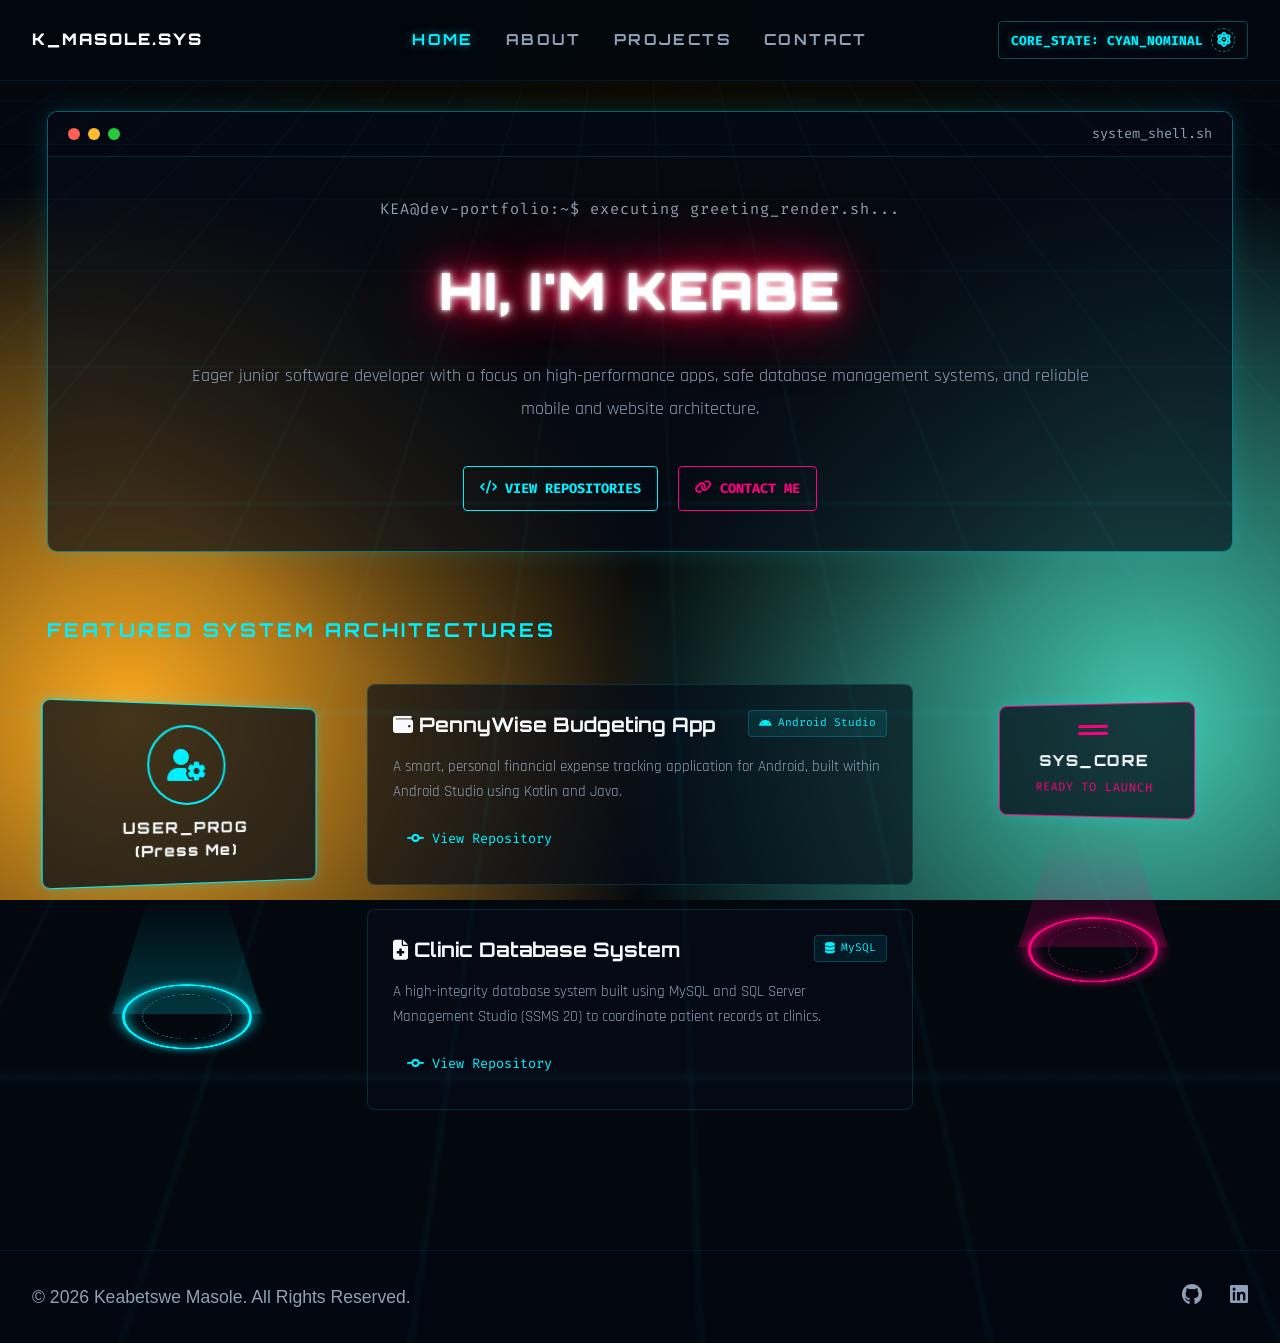
==== commit 3443f7dd: "Update podium label to include 'Press Me'" ====
--- a/index.html
+++ b/index.html
@@ -96,7 +96,7 @@
                                     <div class="scanner-node" style="width: 80px; height: 80px; border-radius: 50%; border: 2px solid var(--neon-cyan); display: flex; align-items: center; justify-content: center; margin: 0 auto 12px;">
                                         <i class="fa-solid fa-user-gear" style="font-size: 2rem; color: var(--neon-cyan);"></i>
                                     </div>
-                                    <span class="podium-label" style="font-family: 'Orbitron'; font-size: 0.95rem;">USER_PROG</span>
+                                    <span class="podium-label" style="font-family: 'Orbitron'; font-size: 0.95rem;">USER_PROG <br> (Press Me)</span>
                                 </div>
                             </div>
                         </div>
